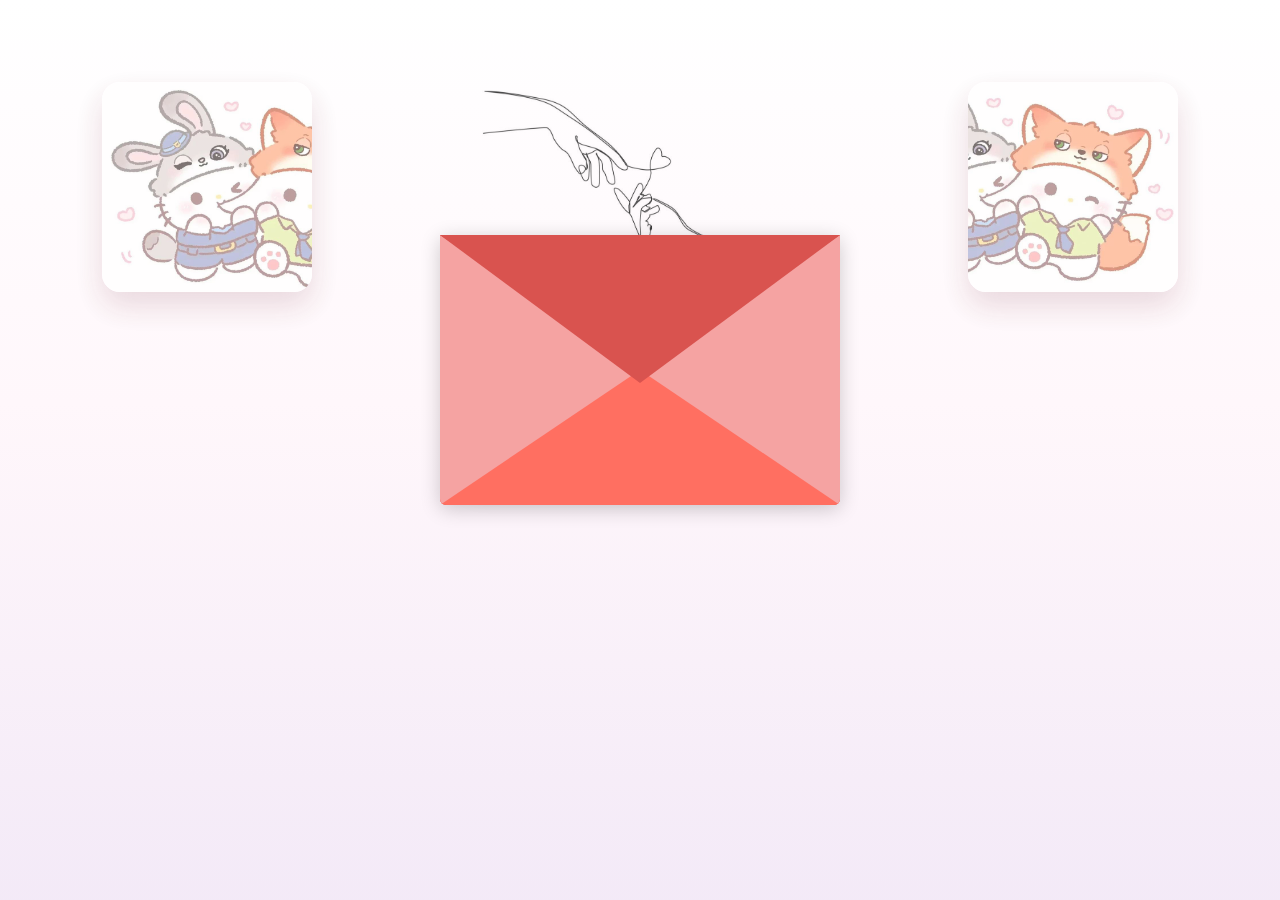
==== index.html @ 731fa74c "removed folder" ====
<!DOCTYPE html>
<html lang="en">
  <head>
    <meta charset="UTF-8" />
    <title>Love letter for crush</title>
    <link rel="preconnect" href="https://fonts.googleapis.com" />
    <link rel="preconnect" href="https://fonts.gstatic.com" crossorigin />
    <link
      href="https://fonts.googleapis.com/css2?family=Dancing+Script:wght@400..700&display=swap"
      rel="stylesheet" />
    <link rel="stylesheet" href="love letter 2.css" />
  </head>
  <body>
    <!-- tiktok meowish -->
    <div class="envlope-wrapper">
      <img
        class="floating-photo photo-left"
        src="images/bunny-photo.jpg"
        alt="" />
      <img
        class="hands-art"
        src="images/hands-line-art.jpg"
        alt="" />
      <img
        class="floating-photo photo-right"
        src="images/fox-photo.jpg"
        alt="" />
      <div id="envelope" class="close">
        <div class="front flap"></div>
        <div class="front pocket"></div>
        <div class="letter">
          <div class="words line1">သို့/ကလေးလေးရတီစီ</div>
          <div class="words line2">ကို့ဘ၀ထဲကလေးလေးရောက်လာတဲ့၃လတွင်းမှာပဲများရီးပြောင်းလဲခဲ့ပါတယ်တစ််သက်လုံးစာမရခဲ့တဲ့နွေးထွေးမှုတွေကလေးလေးနဲ့မှသိလာရပါတယ်</div>
          <div class="words line3">ကိုတိုင်လည်းနွေးထွေးမှုတွေပြရမှာမရှက်တော့ဘူး</div>
          <div class="words line4">ကလေးလေးကိုအမြဲချစ်နေမယ်အဲ့တာကကတိဆိုတာထက်အမှန်တရားပါပဲ</div>
        </div>
        <div class="hearts">
          <div class="heart a1"></div>
          <div class="heart a2"></div>
          <div class="heart a3"></div>
        </div>
      </div>
    </div>
    <script src="https://cdnjs.cloudflare.com/ajax/libs/jquery/3.5.1/jquery.min.js"></script>
    <script src="love letter 2.js"></script>
  </body>
</html>
---- love letter 2.css ----
#envelope {
  position: relative;
  width: 400px;
  max-width: calc(100vw - 32px);
  height: 270px;
  border-bottom-left-radius: 6px;
  border-bottom-right-radius: 6px;
  margin-left: auto;
  margin-right: auto;
  top: 235px;
  background-color: #d9534f; /* Warm romantic red */
  box-shadow: 0 4px 20px rgba(0, 0, 0, 0.2);
}

.front {
  position: absolute;
  width: 0;
  height: 0;
  z-index: 3;
}

.flap {
  border-left: 200px solid transparent;
  border-right: 200px solid transparent;
  border-bottom: 122px solid transparent;
  /* a little smaller */
  border-top: 148px solid #d9534f; /* Same romantic red */
  /* a little larger */
  transform-origin: top;
  pointer-events: none;
}

.pocket {
  border-left: 200px solid #f5a3a2; /* Soft pinkish red for the pocket */
  border-right: 200px solid #f5a3a2;
  border-bottom: 135px solid #ff6f61; /* Lighter romantic red */
  border-top: 135px solid transparent;
  border-bottom-left-radius: 6px;
  border-bottom-right-radius: 6px;
}

.letter {
  position: relative;
  background-color: #fff;
  width: 86%;
  margin-left: auto;
  margin-right: auto;
  height: 88%;
  top: 6%;
  border-radius: 6px;
  box-shadow: 0 2px 26px rgba(0, 0, 0, 0.12);
  font-family: "Dancing Script", cursive;
  box-sizing: border-box;
  display: flex;
  flex-direction: column;
  gap: 6px;
  overflow: hidden;
  padding: 14px 18px;
}

.letter:after {
  content: "";
  position: absolute;
  top: 0;
  bottom: 0;
  left: 0;
  right: 0;
}

.words {
  position: relative;
  width: 100%;
  background-color: transparent;
  color: #7a2f45;
  line-height: 1.35;
  overflow-wrap: anywhere;
  word-break: break-word;
}

.words.line1 {
  font-size: 0.9rem;
  font-weight: 700;
  text-align: left;
}

.words.line2 {
  text-align: center;
  font-size: 0.95rem;
}

.words.line3 {
  font-size: 0.95rem;
  text-align: center;
}

.words.line4 {
  font-size: 0.95rem;
  text-align: center;
}

.open .flap {
  transform: rotateX(180deg);
  transition: transform 0.4s ease, z-index 0.6s;
  z-index: 1;
}

.close .flap {
  transform: rotateX(0deg);
  transition: transform 0.4s 0.6s ease, z-index 1s;
  z-index: 5;
}

.close .letter {
  transform: translateY(0px);
  transition: transform 0.55s ease, z-index 0s 0.55s;
  z-index: 1;
}

.open .letter {
  transform: translateY(-145px);
  transition: transform 0.55s 0.6s ease, z-index 0s 1.15s;
  z-index: 6;
}

.hearts {
  position: absolute;
  top: 135px;
  left: 0;
  right: 0;
  z-index: 2;
  transition: z-index 0s 0.55s;
}

.open .hearts {
  transition: z-index 0s 1.15s;
  z-index: 7;
}

.heart {
  position: absolute;
  bottom: 0;
  right: 10%;
  opacity: 0;
  pointer-events: none;
}

.heart:before,
.heart:after {
  position: absolute;
  content: "";
  left: 50px;
  top: 0;
  width: 50px;
  height: 80px;
  background: #e60073; /* Deep romantic pink */
  border-radius: 50px 50px 0 0;
  transform: rotate(-45deg);
  transform-origin: 0 100%;
  pointer-events: none;
}

.heart:after {
  left: 0;
  transform: rotate(45deg);
  transform-origin: 100% 100%;
}

.close .heart {
  opacity: 0;
  -webkit-animation: none;
  animation: none;
}

.a1 {
  left: 20%;
  transform: scale(0.6);
  -webkit-animation: slideUp 4s linear 1, sideSway 2s ease-in-out 4 alternate;
  -moz-animation: slideUp 4s linear 1, sideSway 2s ease-in-out 4 alternate;
  -webkit-animation-fill-mode: forwards;
  animation-fill-mode: forwards;
  -webkit-animation-delay: 1.2s;
  animation-delay: 1.2s;
}

.a2 {
  left: 55%;
  transform: scale(1);
  -webkit-animation: slideUp 5s linear 1, sideSway 4s ease-in-out 2 alternate;
  -moz-animation: slideUp 5s linear 1, sideSway 4s ease-in-out 2 alternate;
  -webkit-animation-fill-mode: forwards;
  animation-fill-mode: forwards;
  -webkit-animation-delay: 1.3s;
  animation-delay: 1.3s;
}

.a3 {
  left: 10%;
  transform: scale(0.8);
  -webkit-animation: slideUp 7s linear 1, sideSway 2s ease-in-out 6 alternate;
  -moz-animation: slideUp 7s linear 1, sideSway 2s ease-in-out 6 alternate;
  -webkit-animation-fill-mode: forwards;
  animation-fill-mode: forwards;
  -webkit-animation-delay: 1.4s;
  animation-delay: 1.4s;
}

@-webkit-keyframes slideUp {
  0% {
    opacity: 1;
    top: 0;
  }
  100% {
    opacity: 0;
    top: -600px;
  }
}
@keyframes slideUp {
  0% {
    opacity: 1;
    top: 0;
  }
  100% {
    opacity: 0;
    top: -600px;
  }
}
@-webkit-keyframes sideSway {
  0% {
    margin-left: 0px;
  }
  100% {
    margin-left: 50px;
  }
}
@keyframes sideSway {
  0% {
    margin-left: 0px;
  }
  100% {
    margin-left: 50px;
  }
}
body {
  background: linear-gradient(
    180deg,
    #fff 0%,
    #fff7fb 28%,
    #f0e6f6 72%,
    #f0e6f6 100%
  );
  background-size: 100% 160%;
  animation: softPageGlow 12s ease-in-out infinite alternate;
  min-height: 100vh;
  margin: 0;
  overflow-x: hidden;
}

.envlope-wrapper {
  position: relative;
  min-height: 650px;
  overflow: hidden;
}

.floating-photo {
  position: absolute;
  width: 210px;
  max-width: 34vw;
  aspect-ratio: 1;
  object-fit: cover;
  border-radius: 18px;
  box-shadow: 0 14px 30px rgba(122, 47, 69, 0.18);
  opacity: 0.9;
  pointer-events: none;
  z-index: 0;
}

.photo-left {
  left: clamp(16px, 8vw, 130px);
  top: 82px;
  animation: floatLeft 6s ease-in-out infinite;
}

.photo-right {
  right: clamp(16px, 8vw, 130px);
  top: 82px;
  animation: floatRight 7s ease-in-out infinite;
}

.hands-art {
  position: absolute;
  left: 50%;
  top: 64px;
  width: min(350px, 36vw);
  transform: translateX(-50%);
  mix-blend-mode: multiply;
  opacity: 0.78;
  pointer-events: none;
  z-index: 0;
  animation: handFloat 8s ease-in-out infinite;
}

@keyframes softPageGlow {
  0% {
    background-position: 50% 0%;
  }
  100% {
    background-position: 50% 100%;
  }
}

@keyframes floatLeft {
  0%,
  100% {
    transform: translate(0, 0) rotate(-7deg);
  }
  50% {
    transform: translate(10px, -18px) rotate(-3deg);
  }
}

@keyframes floatRight {
  0%,
  100% {
    transform: translate(0, 0) rotate(6deg);
  }
  50% {
    transform: translate(-12px, 16px) rotate(2deg);
  }
}

@keyframes handFloat {
  0%,
  100% {
    transform: translateX(-50%) translateY(0) scale(1);
  }
  50% {
    transform: translateX(-50%) translateY(-10px) scale(1.02);
  }
}

@media (max-width: 440px) {
  #envelope {
    width: 340px;
    height: 240px;
    top: 260px;
  }

  .flap {
    border-left-width: 170px;
    border-right-width: 170px;
    border-bottom-width: 108px;
    border-top-width: 132px;
  }

  .pocket {
    border-left-width: 170px;
    border-right-width: 170px;
    border-bottom-width: 120px;
    border-top-width: 120px;
  }

  .letter {
    padding: 12px 14px;
  }

  .words.line1 {
    font-size: 0.82rem;
  }

  .words.line2,
  .words.line3,
  .words.line4 {
    font-size: 0.86rem;
  }

  .open .letter {
    transform: translateY(-130px);
  }

  .hearts {
    top: 120px;
  }

  .envlope-wrapper {
    min-height: 690px;
  }

  .floating-photo {
    width: 145px;
    max-width: 42vw;
    border-radius: 14px;
  }

  .photo-left {
    left: 12px;
    top: 64px;
  }

  .photo-right {
    right: 12px;
    top: 64px;
  }

  .hands-art {
    top: 190px;
    width: 240px;
    max-width: 70vw;
    opacity: 0.72;
  }
}
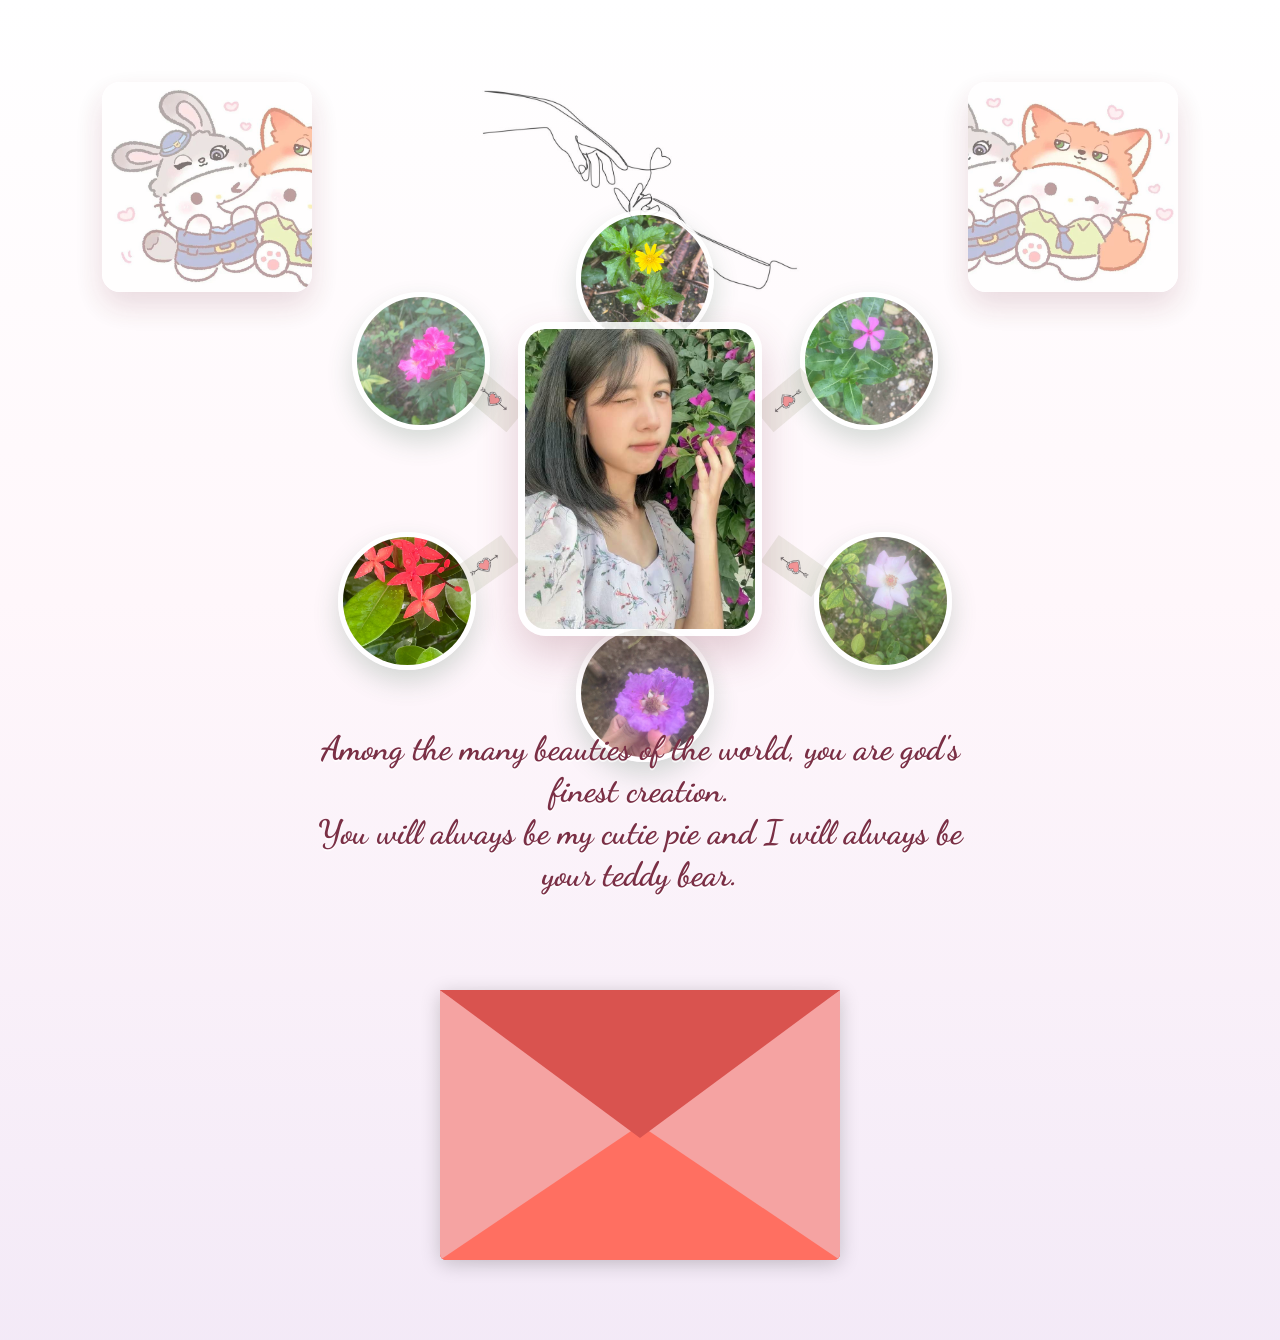
==== commit 33e53e63: "added" ====
--- a/index.html
+++ b/index.html
@@ -25,6 +25,39 @@
         class="floating-photo photo-right"
         src="images/fox-photo.jpg"
         alt="" />
+      <section class="beauty-orbit" aria-label="Flower photo tribute">
+        <div class="person-frame">
+          <img src="images/finest-creation.jpg" alt="" />
+        </div>
+        <div class="flower-orbit flower-1">
+          <img class="flower-photo" src="images/flower-yellow.jpg" alt="" />
+          <img class="heart-arrow" src="images/heart-arrow.jpg" alt="" />
+        </div>
+        <div class="flower-orbit flower-2">
+          <img class="flower-photo" src="images/flower-pink-simple.jpg" alt="" />
+          <img class="heart-arrow" src="images/heart-arrow.jpg" alt="" />
+        </div>
+        <div class="flower-orbit flower-3">
+          <img class="flower-photo" src="images/flower-soft-pink.jpg" alt="" />
+          <img class="heart-arrow" src="images/heart-arrow.jpg" alt="" />
+        </div>
+        <div class="flower-orbit flower-4">
+          <img class="flower-photo" src="images/flower-purple.jpg" alt="" />
+          <img class="heart-arrow" src="images/heart-arrow.jpg" alt="" />
+        </div>
+        <div class="flower-orbit flower-5">
+          <img class="flower-photo" src="images/flower-red.jpg" alt="" />
+          <img class="heart-arrow" src="images/heart-arrow.jpg" alt="" />
+        </div>
+        <div class="flower-orbit flower-6">
+          <img class="flower-photo" src="images/flower-hot-pink.jpg" alt="" />
+          <img class="heart-arrow" src="images/heart-arrow.jpg" alt="" />
+        </div>
+        <p class="beauty-caption">
+          Among the many beauties of the world, you are god's finest creation.<br />
+          You will always be my cutie pie and I will always be your teddy bear.
+        </p>
+      </section>
       <div id="envelope" class="close">
         <div class="front flap"></div>
         <div class="front pocket"></div>
--- a/love letter 2.css
+++ b/love letter 2.css
@@ -5,9 +5,8 @@
   height: 270px;
   border-bottom-left-radius: 6px;
   border-bottom-right-radius: 6px;
-  margin-left: auto;
-  margin-right: auto;
-  top: 235px;
+  margin: 220px auto 80px;
+  top: 0;
   background-color: #d9534f; /* Warm romantic red */
   box-shadow: 0 4px 20px rgba(0, 0, 0, 0.2);
 }
@@ -257,7 +256,7 @@
 
 .envlope-wrapper {
   position: relative;
-  min-height: 650px;
+  min-height: 1240px;
   overflow: hidden;
 }
 
@@ -299,6 +298,158 @@
   animation: handFloat 8s ease-in-out infinite;
 }
 
+.beauty-orbit {
+  position: relative;
+  width: min(720px, calc(100vw - 32px));
+  height: 560px;
+  margin: 210px auto 0;
+  pointer-events: none;
+  z-index: 1;
+}
+
+.person-frame {
+  position: absolute;
+  left: 50%;
+  top: 48%;
+  width: 230px;
+  height: 300px;
+  transform: translate(-50%, -50%);
+  border: 7px solid rgba(255, 255, 255, 0.86);
+  border-radius: 28px;
+  box-shadow: 0 18px 40px rgba(122, 47, 69, 0.22);
+  overflow: hidden;
+  z-index: 3;
+}
+
+.person-frame img,
+.flower-photo {
+  width: 100%;
+  height: 100%;
+  object-fit: cover;
+  display: block;
+}
+
+.flower-orbit {
+  position: absolute;
+  width: 128px;
+  height: 128px;
+  animation: flowerDrift 5.5s ease-in-out infinite;
+}
+
+.flower-photo {
+  border: 5px solid rgba(255, 255, 255, 0.9);
+  border-radius: 50%;
+  box-shadow: 0 12px 26px rgba(47, 95, 67, 0.2);
+}
+
+.heart-arrow {
+  position: absolute;
+  width: 62px;
+  height: 32px;
+  object-fit: cover;
+  mix-blend-mode: multiply;
+  opacity: 0.78;
+}
+
+.flower-1 {
+  left: 50%;
+  top: 0;
+  transform: translateX(-50%);
+}
+
+.flower-1 .heart-arrow {
+  left: 50%;
+  top: 118px;
+  transform: translateX(-50%) rotate(90deg);
+}
+
+.flower-2 {
+  right: 72px;
+  top: 82px;
+  animation-delay: -0.8s;
+}
+
+.flower-2 .heart-arrow {
+  left: -44px;
+  top: 92px;
+  transform: rotate(140deg);
+}
+
+.flower-3 {
+  right: 58px;
+  bottom: 110px;
+  animation-delay: -1.6s;
+}
+
+.flower-3 .heart-arrow {
+  left: -50px;
+  top: 18px;
+  transform: rotate(215deg);
+}
+
+.flower-4 {
+  left: 50%;
+  bottom: 18px;
+  transform: translateX(-50%);
+  animation-delay: -2.4s;
+}
+
+.flower-4 .heart-arrow {
+  left: 50%;
+  top: -28px;
+  transform: translateX(-50%) rotate(-90deg);
+}
+
+.flower-5 {
+  left: 58px;
+  bottom: 110px;
+  animation-delay: -3.2s;
+}
+
+.flower-5 .heart-arrow {
+  right: -50px;
+  top: 18px;
+  transform: rotate(-35deg);
+}
+
+.flower-6 {
+  left: 72px;
+  top: 82px;
+  animation-delay: -4s;
+}
+
+.flower-6 .heart-arrow {
+  right: -44px;
+  top: 92px;
+  transform: rotate(40deg);
+}
+
+.beauty-caption {
+  position: absolute;
+  left: 50%;
+  bottom: -126px;
+  width: min(680px, calc(100vw - 36px));
+  transform: translateX(-50%);
+  margin: 0;
+  color: #7a2f45;
+  font-family: "Dancing Script", cursive;
+  font-size: clamp(1.35rem, 3vw, 2.1rem);
+  font-weight: 700;
+  line-height: 1.25;
+  text-align: center;
+  text-shadow: 0 2px 0 rgba(255, 255, 255, 0.72);
+}
+
+@keyframes flowerDrift {
+  0%,
+  100% {
+    margin-top: 0;
+  }
+  50% {
+    margin-top: -12px;
+  }
+}
+
 @keyframes softPageGlow {
   0% {
     background-position: 50% 0%;
@@ -342,7 +493,8 @@
   #envelope {
     width: 340px;
     height: 240px;
-    top: 260px;
+    margin: 230px auto 80px;
+    top: 0;
   }
 
   .flap {
@@ -382,7 +534,7 @@
   }
 
   .envlope-wrapper {
-    min-height: 690px;
+    min-height: 1280px;
   }
 
   .floating-photo {
@@ -407,5 +559,88 @@
     max-width: 70vw;
     opacity: 0.72;
   }
-}
-
+
+  .beauty-orbit {
+    width: min(390px, calc(100vw - 16px));
+    height: 520px;
+    margin-top: 250px;
+  }
+
+  .person-frame {
+    width: 170px;
+    height: 225px;
+    border-radius: 22px;
+  }
+
+  .flower-orbit {
+    width: 86px;
+    height: 86px;
+  }
+
+  .heart-arrow {
+    width: 42px;
+    height: 22px;
+  }
+
+  .flower-1 {
+    top: 12px;
+  }
+
+  .flower-1 .heart-arrow {
+    top: 78px;
+  }
+
+  .flower-2 {
+    right: 18px;
+    top: 92px;
+  }
+
+  .flower-2 .heart-arrow {
+    left: -30px;
+    top: 64px;
+  }
+
+  .flower-3 {
+    right: 14px;
+    bottom: 122px;
+  }
+
+  .flower-3 .heart-arrow {
+    left: -32px;
+    top: 12px;
+  }
+
+  .flower-4 {
+    bottom: 24px;
+  }
+
+  .flower-4 .heart-arrow {
+    top: -20px;
+  }
+
+  .flower-5 {
+    left: 14px;
+    bottom: 122px;
+  }
+
+  .flower-5 .heart-arrow {
+    right: -32px;
+    top: 12px;
+  }
+
+  .flower-6 {
+    left: 18px;
+    top: 92px;
+  }
+
+  .flower-6 .heart-arrow {
+    right: -30px;
+    top: 64px;
+  }
+
+  .beauty-caption {
+    bottom: -138px;
+    font-size: 1.35rem;
+  }
+}
+
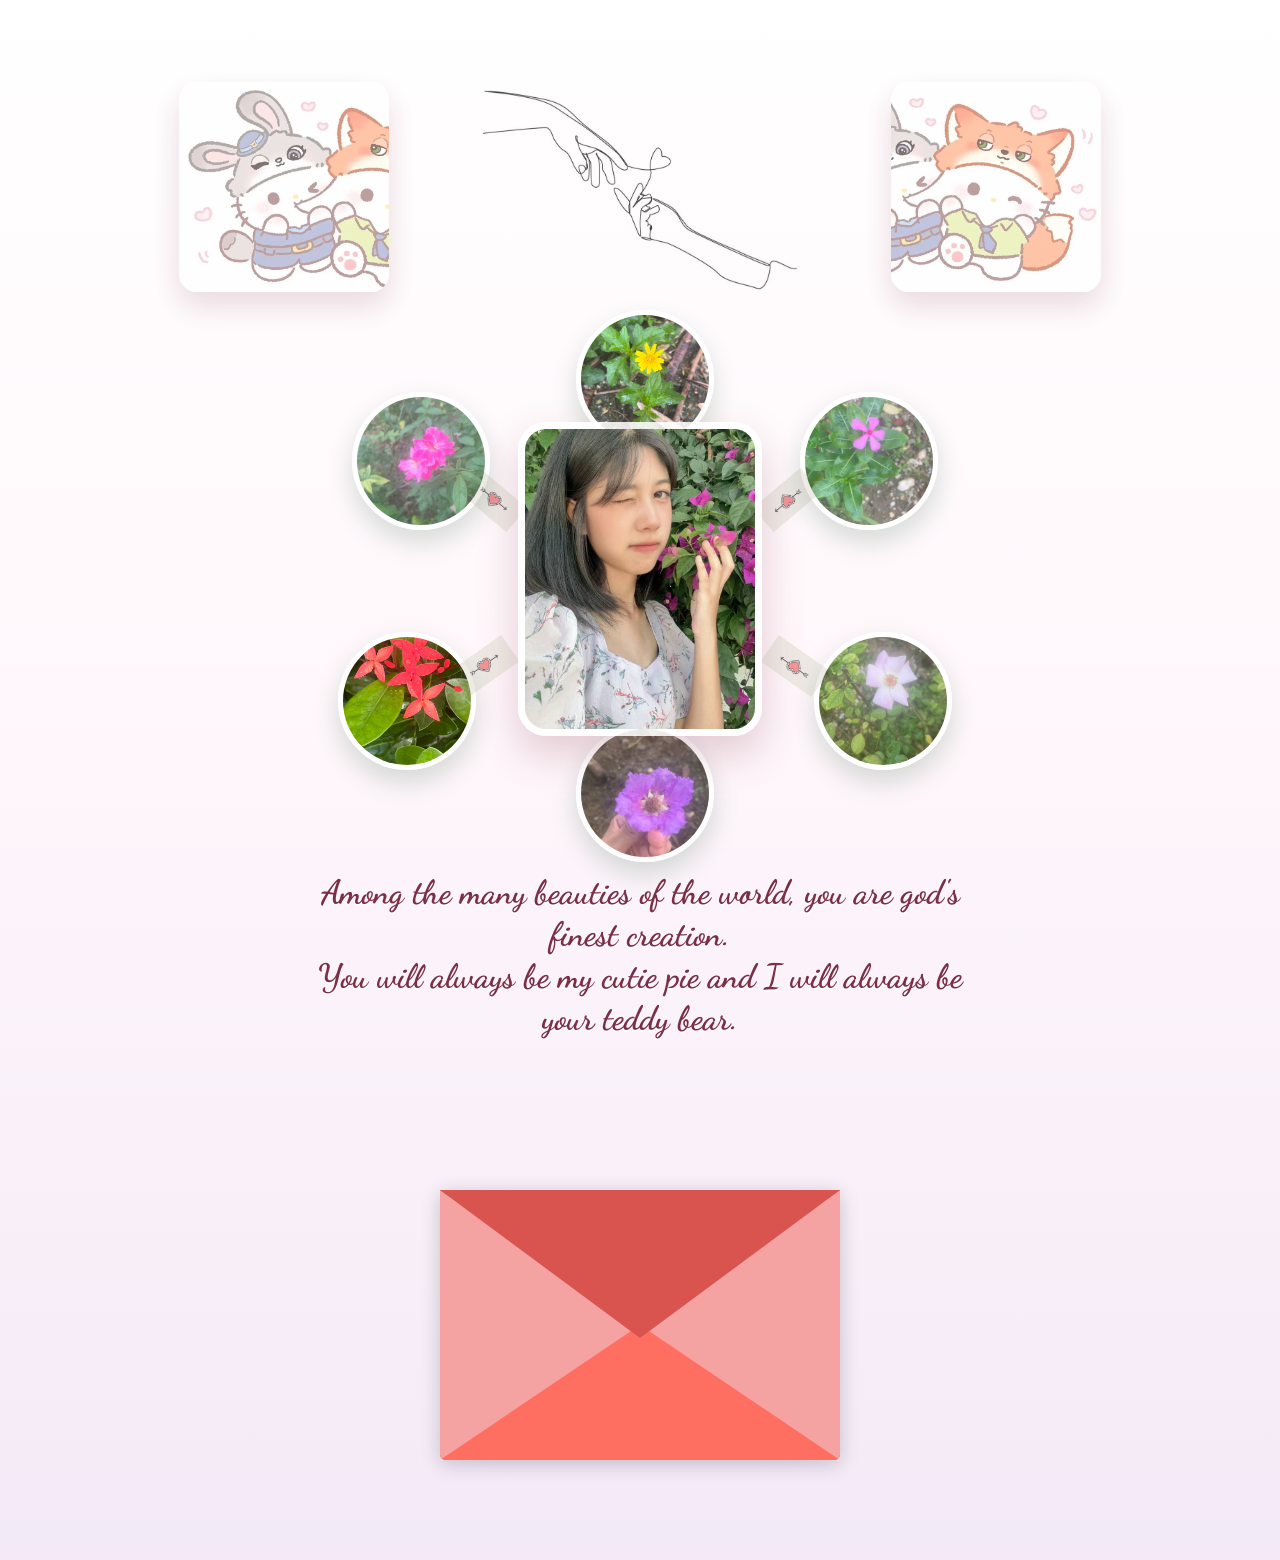
==== commit d711301c: "changed title" ====
--- a/index.html
+++ b/index.html
@@ -2,7 +2,7 @@
 <html lang="en">
   <head>
     <meta charset="UTF-8" />
-    <title>Love letter for crush</title>
+    <title>Happy 3th Monthsary!</title>
     <link rel="preconnect" href="https://fonts.googleapis.com" />
     <link rel="preconnect" href="https://fonts.gstatic.com" crossorigin />
     <link
--- a/love letter 2.css
+++ b/love letter 2.css
@@ -5,7 +5,7 @@
   height: 270px;
   border-bottom-left-radius: 6px;
   border-bottom-right-radius: 6px;
-  margin: 220px auto 80px;
+  margin: 320px auto 100px;
   top: 0;
   background-color: #d9534f; /* Warm romantic red */
   box-shadow: 0 4px 20px rgba(0, 0, 0, 0.2);
@@ -256,7 +256,7 @@
 
 .envlope-wrapper {
   position: relative;
-  min-height: 1240px;
+  min-height: 1450px;
   overflow: hidden;
 }
 
@@ -274,13 +274,13 @@
 }
 
 .photo-left {
-  left: clamp(16px, 8vw, 130px);
+  left: clamp(48px, 14vw, 240px);
   top: 82px;
   animation: floatLeft 6s ease-in-out infinite;
 }
 
 .photo-right {
-  right: clamp(16px, 8vw, 130px);
+  right: clamp(48px, 14vw, 240px);
   top: 82px;
   animation: floatRight 7s ease-in-out infinite;
 }
@@ -302,7 +302,7 @@
   position: relative;
   width: min(720px, calc(100vw - 32px));
   height: 560px;
-  margin: 210px auto 0;
+  margin: 310px auto 0;
   pointer-events: none;
   z-index: 1;
 }
@@ -427,7 +427,7 @@
 .beauty-caption {
   position: absolute;
   left: 50%;
-  bottom: -126px;
+  bottom: -170px;
   width: min(680px, calc(100vw - 36px));
   transform: translateX(-50%);
   margin: 0;
@@ -493,7 +493,7 @@
   #envelope {
     width: 340px;
     height: 240px;
-    margin: 230px auto 80px;
+    margin: 310px auto 90px;
     top: 0;
   }
 
@@ -534,7 +534,7 @@
   }
 
   .envlope-wrapper {
-    min-height: 1280px;
+    min-height: 1460px;
   }
 
   .floating-photo {
@@ -544,12 +544,12 @@
   }
 
   .photo-left {
-    left: 12px;
+    left: 42px;
     top: 64px;
   }
 
   .photo-right {
-    right: 12px;
+    right: 42px;
     top: 64px;
   }
 
@@ -563,7 +563,7 @@
   .beauty-orbit {
     width: min(390px, calc(100vw - 16px));
     height: 520px;
-    margin-top: 250px;
+    margin-top: 340px;
   }
 
   .person-frame {
@@ -639,7 +639,7 @@
   }
 
   .beauty-caption {
-    bottom: -138px;
+    bottom: -180px;
     font-size: 1.35rem;
   }
 }
